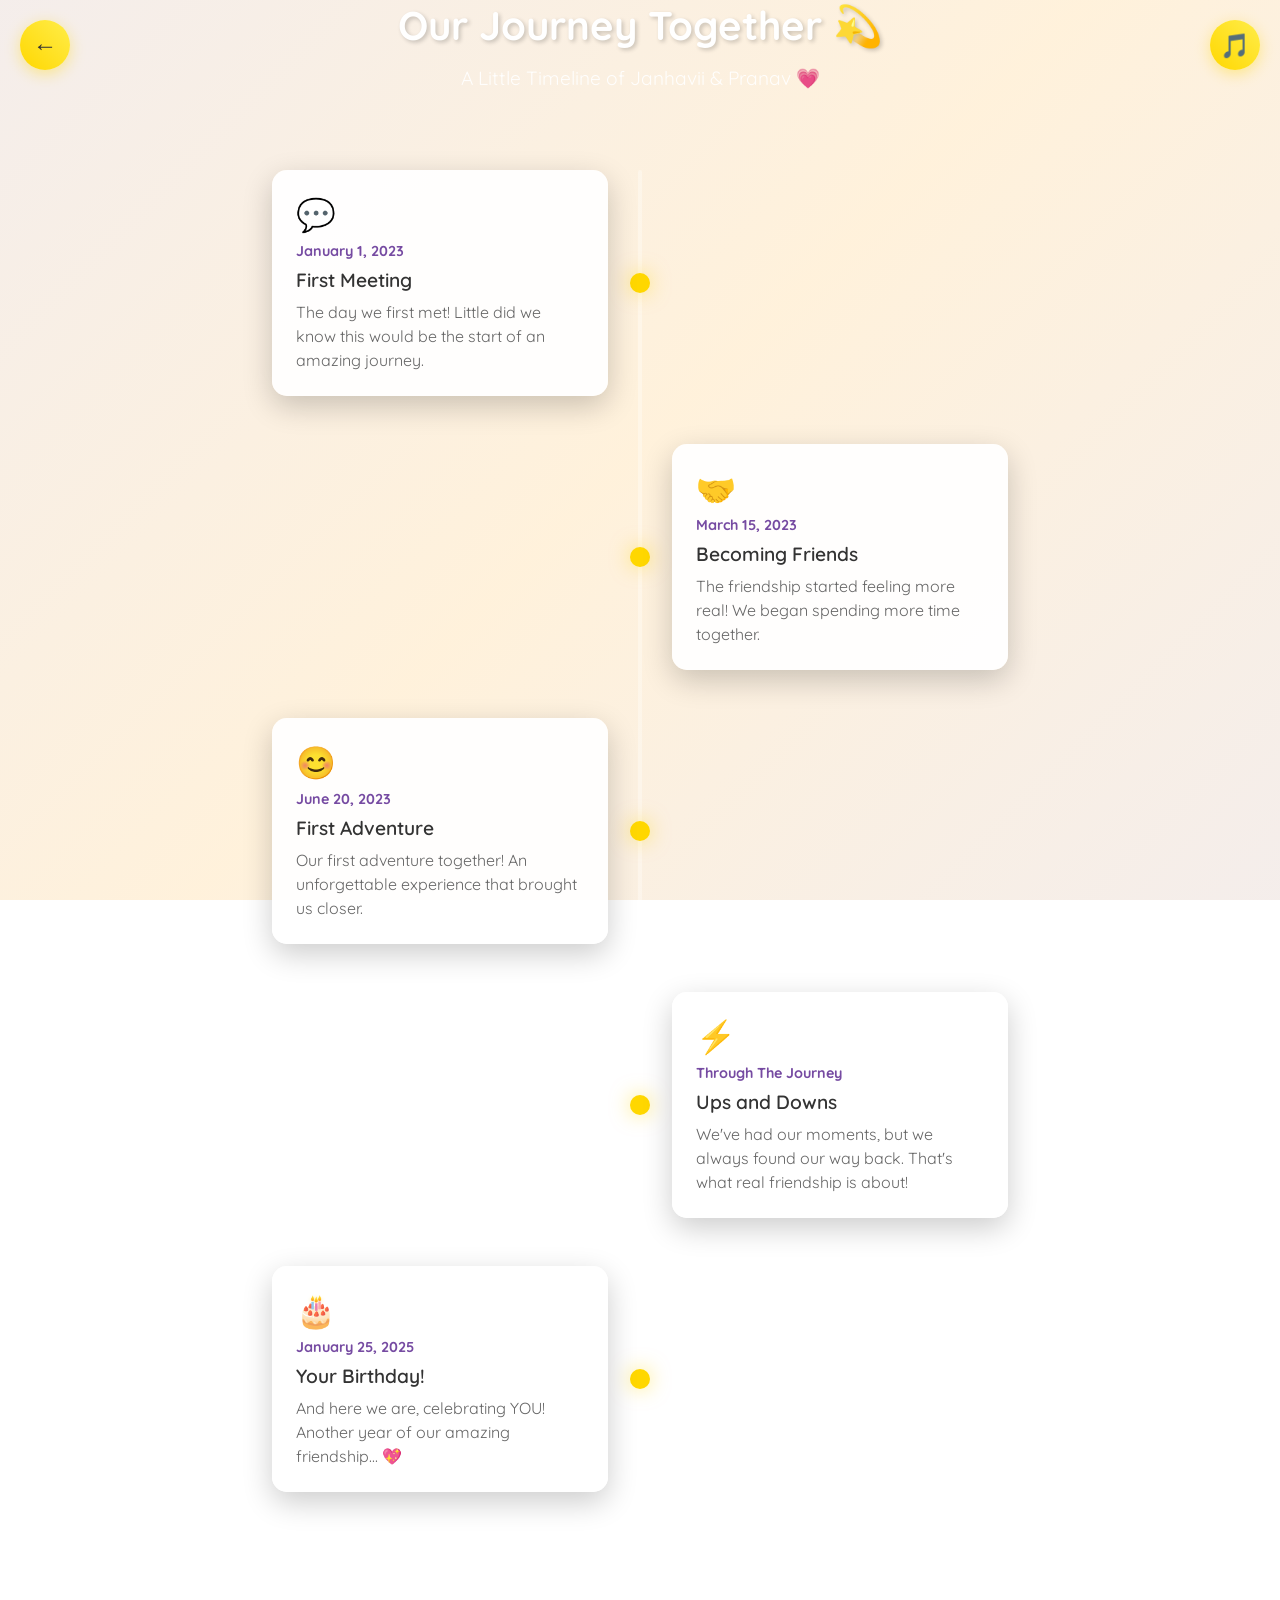
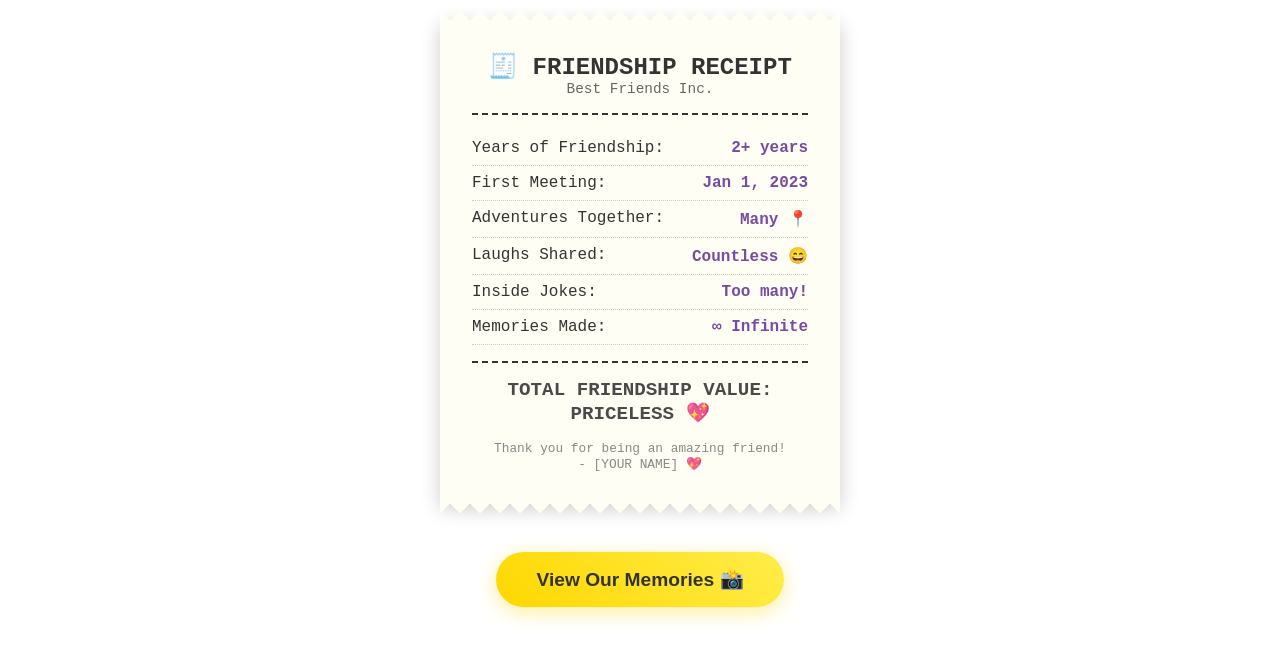
==== timeline.html @ 77d3d831 "Update timeline.html" ====
<!DOCTYPE html>
<html lang="en">
<head>
    <meta charset="UTF-8">
    <meta name="viewport" content="width=device-width, initial-scale=1.0">
    <!-- CUSTOMIZE: Change the title -->
    <title>Janhavii & Pranav 💗</title>
    <!-- CUSTOMIZE: Change favicon -->
    <link rel="icon" type="image/png" href="favicon.png">
    <script src="https://cdnjs.cloudflare.com/ajax/libs/gsap/3.12.2/gsap.min.js"></script>
    <link href="https://fonts.googleapis.com/css2?family=Quicksand:wght@400;500;600;700&display=swap" rel="stylesheet">
    <style>
        * {
            margin: 0;
            padding: 0;
            box-sizing: border-box;
        }

        body {
            min-height: 100vh;
            background: linear-gradient(135deg,
                    rgba(255, 209, 220, 0.85) 0%,
                    rgba(230, 230, 250, 0.85) 25%,
                    rgba(255, 239, 213, 0.85) 50%,
                    rgba(230, 230, 250, 0.85) 75%,
                    rgba(255, 209, 220, 0.85) 100%),
                    url('background-movable.gif');
            background-size: 400% 400%, cover;
            background-position: center, center;
            background-attachment: fixed;
            animation: gradientFlow 15s ease infinite;
            font-family: 'Quicksand', sans-serif;
            overflow-x: hidden;
            color: #4a4a4a;
        }

        .page-title {
            text-align: center;
            color: white;
            font-size: 2.5rem;
            margin-bottom: 1rem;
            text-shadow: 2px 2px 4px rgba(0,0,0,0.2);
        }

        .page-subtitle {
            text-align: center;
            color: rgba(255,255,255,0.9);
            font-size: 1.2rem;
            margin-bottom: 3rem;
        }

        .timeline {
            max-width: 800px;
            margin: 0 auto;
            position: relative;
            padding: 2rem 0;
        }

        .timeline::before {
            content: '';
            position: absolute;
            left: 50%;
            transform: translateX(-50%);
            width: 4px;
            height: 100%;
            background: rgba(255,255,255,0.3);
            border-radius: 2px;
        }

        .timeline-item {
            display: flex;
            justify-content: flex-end;
            padding-right: 50%;
            position: relative;
            margin-bottom: 3rem;
            opacity: 0;
            transform: translateX(-50px);
        }

        .timeline-item:nth-child(even) {
            justify-content: flex-start;
            padding-right: 0;
            padding-left: 50%;
            transform: translateX(50px);
        }

        .timeline-item.visible {
            opacity: 1;
            transform: translateX(0);
            transition: all 0.6s ease;
        }

        .timeline-content {
            background: rgba(255,255,255,0.95);
            padding: 1.5rem;
            border-radius: 15px;
            max-width: 350px;
            margin: 0 2rem;
            box-shadow: 0 10px 30px rgba(0,0,0,0.2);
            position: relative;
        }

        .timeline-dot {
            position: absolute;
            width: 20px;
            height: 20px;
            background: #ffd700;
            border-radius: 50%;
            top: 50%;
            transform: translateY(-50%);
            box-shadow: 0 0 20px rgba(255,215,0,0.5);
        }

        .timeline-item:nth-child(odd) .timeline-dot {
            right: calc(50% - 10px);
        }

        .timeline-item:nth-child(even) .timeline-dot {
            left: calc(50% - 10px);
        }

        .timeline-date {
            font-size: 0.9rem;
            /* CUSTOMIZE: Change date color */
            color: #764ba2;
            font-weight: 700;
            margin-bottom: 0.5rem;
        }

        .timeline-title {
            font-size: 1.2rem;
            color: #333;
            font-weight: 600;
            margin-bottom: 0.5rem;
        }

        .timeline-desc {
            font-size: 1rem;
            color: #666;
            line-height: 1.5;
        }

        .timeline-emoji {
            font-size: 2rem;
            margin-bottom: 0.5rem;
        }

        /* Friendship Receipt */
        .receipt-container {
            max-width: 400px;
            margin: 3rem auto;
            background: #fffef5;
            padding: 2rem;
            border-radius: 5px;
            box-shadow: 0 5px 20px rgba(0,0,0,0.2);
            font-family: 'Courier New', monospace;
            position: relative;
        }

        .receipt-container::before,
        .receipt-container::after {
            content: '';
            position: absolute;
            left: 0;
            right: 0;
            height: 20px;
            background: linear-gradient(45deg, transparent 33.33%, #fffef5 33.33%, #fffef5 66.66%, transparent 66.66%),
                        linear-gradient(-45deg, transparent 33.33%, #fffef5 33.33%, #fffef5 66.66%, transparent 66.66%);
            background-size: 20px 40px;
        }

        .receipt-container::before {
            top: -10px;
        }

        .receipt-container::after {
            bottom: -10px;
            transform: rotate(180deg);
        }

        .receipt-header {
            text-align: center;
            border-bottom: 2px dashed #333;
            padding-bottom: 1rem;
            margin-bottom: 1rem;
        }

        .receipt-title {
            font-size: 1.5rem;
            font-weight: bold;
            color: #333;
        }

        .receipt-subtitle {
            font-size: 0.9rem;
            color: #666;
        }

        .receipt-row {
            display: flex;
            justify-content: space-between;
            padding: 0.5rem 0;
            border-bottom: 1px dotted #ccc;
        }

        .receipt-label {
            color: #333;
        }

        .receipt-value {
            /* CUSTOMIZE: Change value color */
            color: #764ba2;
            font-weight: bold;
        }

        .receipt-total {
            margin-top: 1rem;
            padding-top: 1rem;
            border-top: 2px dashed #333;
            text-align: center;
            font-size: 1.2rem;
        }

        .receipt-footer {
            text-align: center;
            margin-top: 1rem;
            font-size: 0.8rem;
            color: #888;
        }

        .next-btn {
            display: block;
            margin: 3rem auto;
            padding: 1rem 2.5rem;
            font-size: 1.2rem;
            background: linear-gradient(45deg, #ffd700, #ffed4a);
            border: none;
            border-radius: 50px;
            color: #333;
            font-weight: bold;
            cursor: pointer;
            box-shadow: 0 5px 20px rgba(255,215,0,0.4);
            transition: transform 0.3s, box-shadow 0.3s;
        }

        .next-btn:hover {
            transform: translateY(-3px);
            box-shadow: 0 8px 25px rgba(255,215,0,0.6);
        }

        /* Music Toggle */
        .music-toggle {
            position: fixed;
            top: 20px;
            right: 20px;
            width: 50px;
            height: 50px;
            background: linear-gradient(45deg, #ffd700, #ffed4a);
            border-radius: 50%;
            display: flex;
            align-items: center;
            justify-content: center;
            cursor: pointer;
            z-index: 1000;
            box-shadow: 0 4px 15px rgba(255, 215, 0, 0.4);
            transition: transform 0.3s;
        }

        .music-toggle:hover {
            transform: scale(1.1);
        }

        .music-toggle.playing {
            animation: pulse 1s ease-in-out infinite;
        }

        .music-icon {
            font-size: 1.5rem;
        }

        @keyframes pulse {
            0%, 100% { transform: scale(1); }
            50% { transform: scale(1.1); }
        }

        /* Back Button */
        .back-btn {
            position: fixed;
            top: 20px;
            left: 20px;
            width: 50px;
            height: 50px;
            background: linear-gradient(45deg, #ffd700, #ffed4a);
            border-radius: 50%;
            display: flex;
            align-items: center;
            justify-content: center;
            cursor: pointer;
            z-index: 1000;
            box-shadow: 0 4px 15px rgba(255, 215, 0, 0.4);
            transition: transform 0.3s, box-shadow 0.3s;
            text-decoration: none;
            color: #333;
            font-size: 1.5rem;
            font-weight: bold;
        }

        .back-btn:hover {
            transform: scale(1.1);
            box-shadow: 0 6px 20px rgba(255, 215, 0, 0.6);
        }

        @media (max-width: 768px) {
            .timeline::before {
                left: 20px;
            }

            .timeline-item,
            .timeline-item:nth-child(even) {
                padding-left: 50px;
                padding-right: 0;
                justify-content: flex-start;
            }

            .timeline-item:nth-child(odd) .timeline-dot,
            .timeline-item:nth-child(even) .timeline-dot {
                left: 10px;
                right: auto;
            }

            .page-title {
                font-size: 1.8rem;
            }
        }
    </style>
</head>
<body>
    <audio id="bgMusic" loop>
        <source src="hbd.mp3" type="audio/mpeg">
    </audio>
    <div class="music-toggle" id="musicToggle" title="Toggle Music">
        <span class="music-icon">🎵</span>
    </div>
    <a href="wishes.html" class="back-btn" title="Go Back">←</a>

    <!-- CUSTOMIZE: Change the title and subtitle -->
    <h1 class="page-title">Our Journey Together 💫</h1>
    <p class="page-subtitle">A Little Timeline of Janhavii & Pranav 💗</p>
    <div class="timeline">
        <!-- CUSTOMIZE: Add your timeline events here -->
        <!-- Copy and paste timeline-item blocks for more events -->

        <div class="timeline-item">
            <div class="timeline-dot"></div>
            <div class="timeline-content">
                <div class="timeline-emoji">💬</div>
                <!-- CUSTOMIZE: Change date -->
                <div class="timeline-date">January 1, 2023</div>
                <!-- CUSTOMIZE: Change title -->
                <div class="timeline-title">First Meeting</div>
                <!-- CUSTOMIZE: Change description -->
                <div class="timeline-desc">The day we first met! Little did we know this would be the start of an amazing journey.</div>
            </div>
        </div>

        <div class="timeline-item">
            <div class="timeline-dot"></div>
            <div class="timeline-content">
                <div class="timeline-emoji">🤝</div>
                <div class="timeline-date">March 15, 2023</div>
                <div class="timeline-title">Becoming Friends</div>
                <div class="timeline-desc">The friendship started feeling more real! We began spending more time together.</div>
            </div>
        </div>

        <div class="timeline-item">
            <div class="timeline-dot"></div>
            <div class="timeline-content">
                <div class="timeline-emoji">😊</div>
                <div class="timeline-date">June 20, 2023</div>
                <div class="timeline-title">First Adventure</div>
                <div class="timeline-desc">Our first adventure together! An unforgettable experience that brought us closer.</div>
            </div>
        </div>

        <div class="timeline-item">
            <div class="timeline-dot"></div>
            <div class="timeline-content">
                <div class="timeline-emoji">⚡</div>
                <div class="timeline-date">Through The Journey</div>
                <div class="timeline-title">Ups and Downs</div>
                <div class="timeline-desc">We've had our moments, but we always found our way back. That's what real friendship is about!</div>
            </div>
        </div>

        <div class="timeline-item">
            <div class="timeline-dot"></div>
            <div class="timeline-content">
                <div class="timeline-emoji">🎂</div>
                <!-- CUSTOMIZE: Change to their birthday date -->
                <div class="timeline-date">January 25, 2025</div>
                <div class="timeline-title">Your Birthday!</div>
                <!-- CUSTOMIZE: Update the message -->
                <div class="timeline-desc">And here we are, celebrating YOU! Another year of our amazing friendship... 💖</div>
            </div>
        </div>
    </div>

    <!-- Friendship Receipt - CUSTOMIZE all values -->
    <div class="receipt-container">
        <div class="receipt-header">
            <div class="receipt-title">🧾 FRIENDSHIP RECEIPT</div>
            <!-- CUSTOMIZE: Change subtitle -->
            <div class="receipt-subtitle">Best Friends Inc.</div>
        </div>
        <div class="receipt-row">
            <span class="receipt-label">Years of Friendship:</span>
            <!-- CUSTOMIZE: Update value -->
            <span class="receipt-value">2+ years</span>
        </div>
        <div class="receipt-row">
            <span class="receipt-label">First Meeting:</span>
            <!-- CUSTOMIZE: Update date -->
            <span class="receipt-value">Jan 1, 2023</span>
        </div>
        <div class="receipt-row">
            <span class="receipt-label">Adventures Together:</span>
            <span class="receipt-value">Many 📍</span>
        </div>
        <div class="receipt-row">
            <span class="receipt-label">Laughs Shared:</span>
            <span class="receipt-value">Countless 😄</span>
        </div>
        <div class="receipt-row">
            <span class="receipt-label">Inside Jokes:</span>
            <span class="receipt-value">Too many!</span>
        </div>
        <div class="receipt-row">
            <span class="receipt-label">Memories Made:</span>
            <span class="receipt-value">∞ Infinite</span>
        </div>
        <div class="receipt-total">
            <strong>TOTAL FRIENDSHIP VALUE: PRICELESS 💖</strong>
        </div>
        <div class="receipt-footer">
            Thank you for being an amazing friend!<br>
            <!-- CUSTOMIZE: Change your name -->
            - [YOUR NAME] 💖
        </div>
    </div>

    <button class="next-btn" onclick="goToMemories()">View Our Memories 📸</button>

    <script>
        // Music Control
        const bgMusic = document.getElementById('bgMusic');
        const musicToggle = document.getElementById('musicToggle');
        const musicIcon = musicToggle.querySelector('.music-icon');

        function toggleMusic() {
            if (bgMusic.paused) {
                bgMusic.play();
                musicToggle.classList.add('playing');
                musicIcon.textContent = '🎵';
                localStorage.setItem('musicPlaying', 'true');
            } else {
                bgMusic.pause();
                musicToggle.classList.remove('playing');
                musicIcon.textContent = '🔇';
                localStorage.setItem('musicPlaying', 'false');
            }
        }

        musicToggle.addEventListener('click', toggleMusic);

        if (localStorage.getItem('musicPlaying') === 'true') {
            bgMusic.play().then(() => {
                musicToggle.classList.add('playing');
                musicIcon.textContent = '🎵';
            }).catch(() => {
                musicIcon.textContent = '🔇';
            });
        }

        // Timeline animation on scroll
        const timelineItems = document.querySelectorAll('.timeline-item');

        const observer = new IntersectionObserver((entries) => {
            entries.forEach(entry => {
                if (entry.isIntersecting) {
                    entry.target.classList.add('visible');
                }
            });
        }, { threshold: 0.3 });

        timelineItems.forEach(item => observer.observe(item));

        // Initial animation for visible items
        setTimeout(() => {
            timelineItems.forEach((item, index) => {
                setTimeout(() => {
                    item.classList.add('visible');
                }, index * 200);
            });
        }, 500);

        // Navigation
        function goToMemories() {
            gsap.to('body', {
                opacity: 0,
                duration: 0.8,
                onComplete: () => {
                    window.location.href = 'memories.html';
                }
            });
        }
    </script>
</body>
</html>
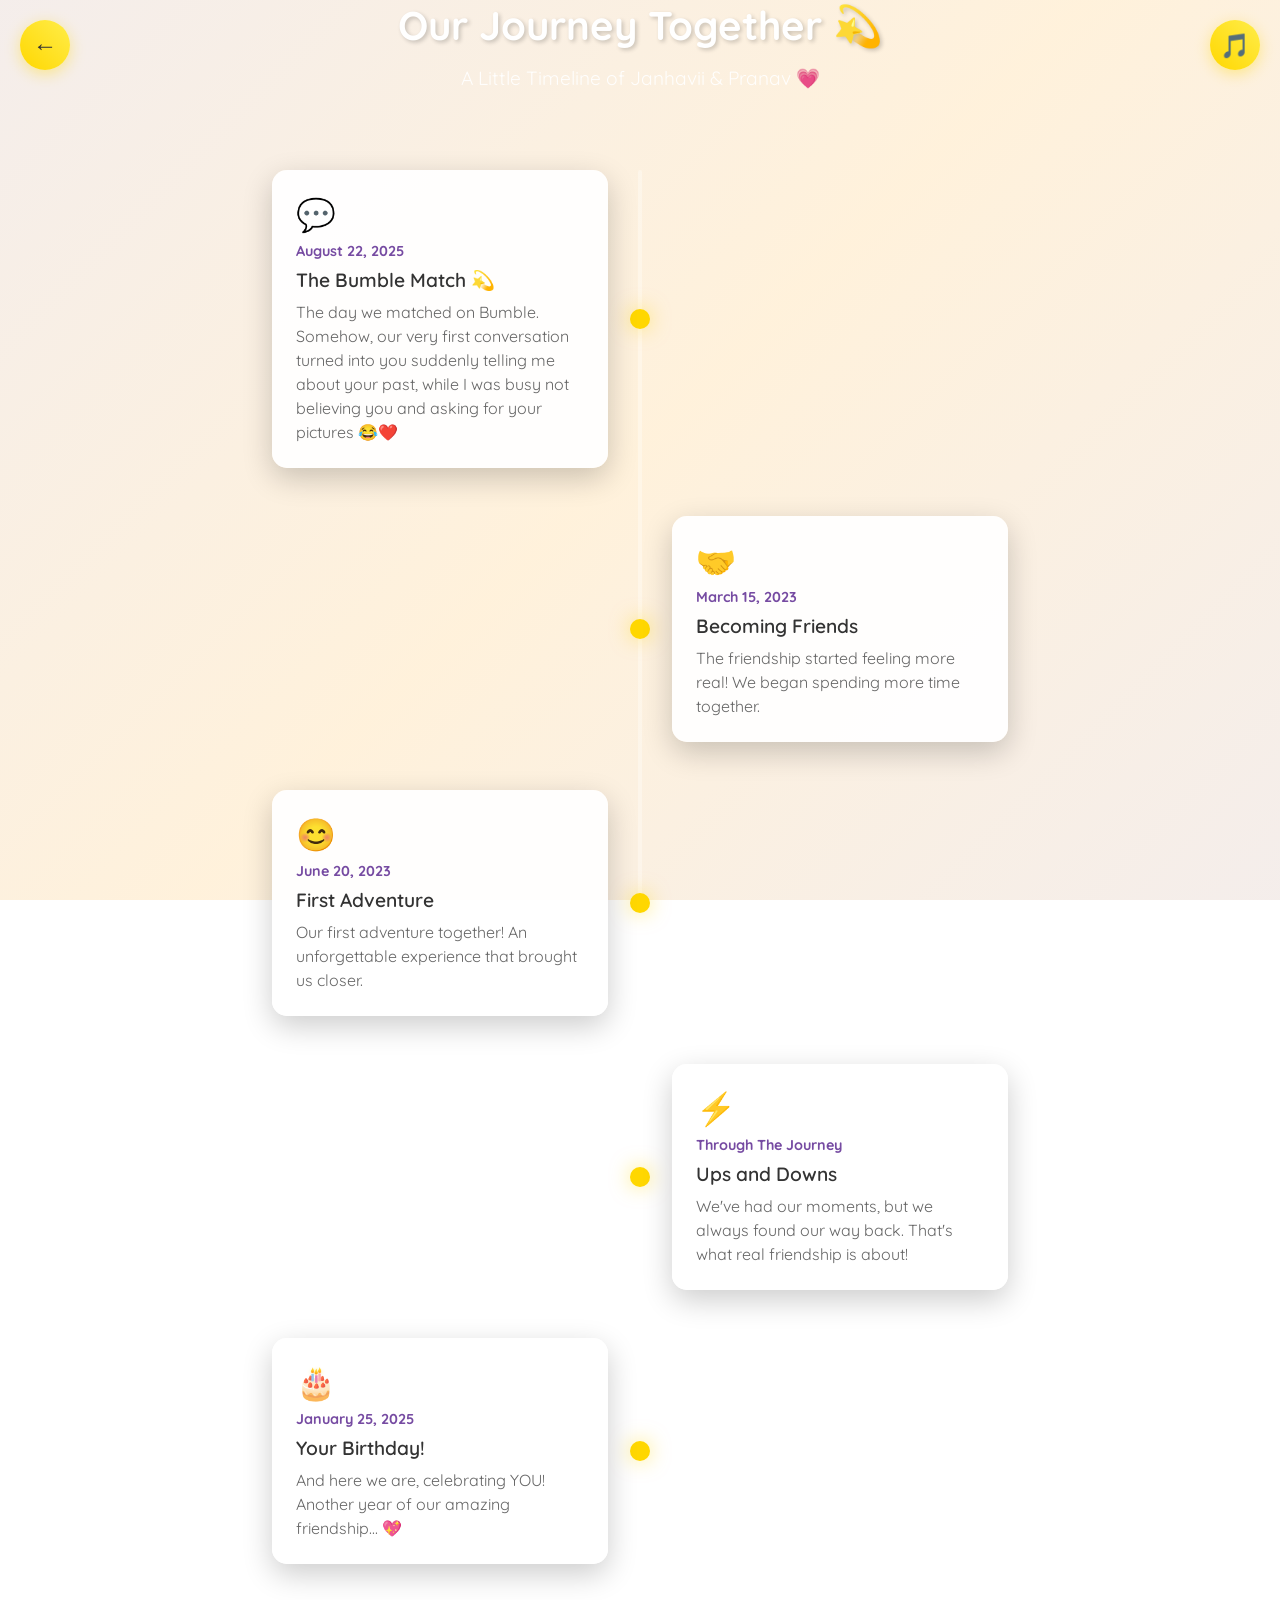
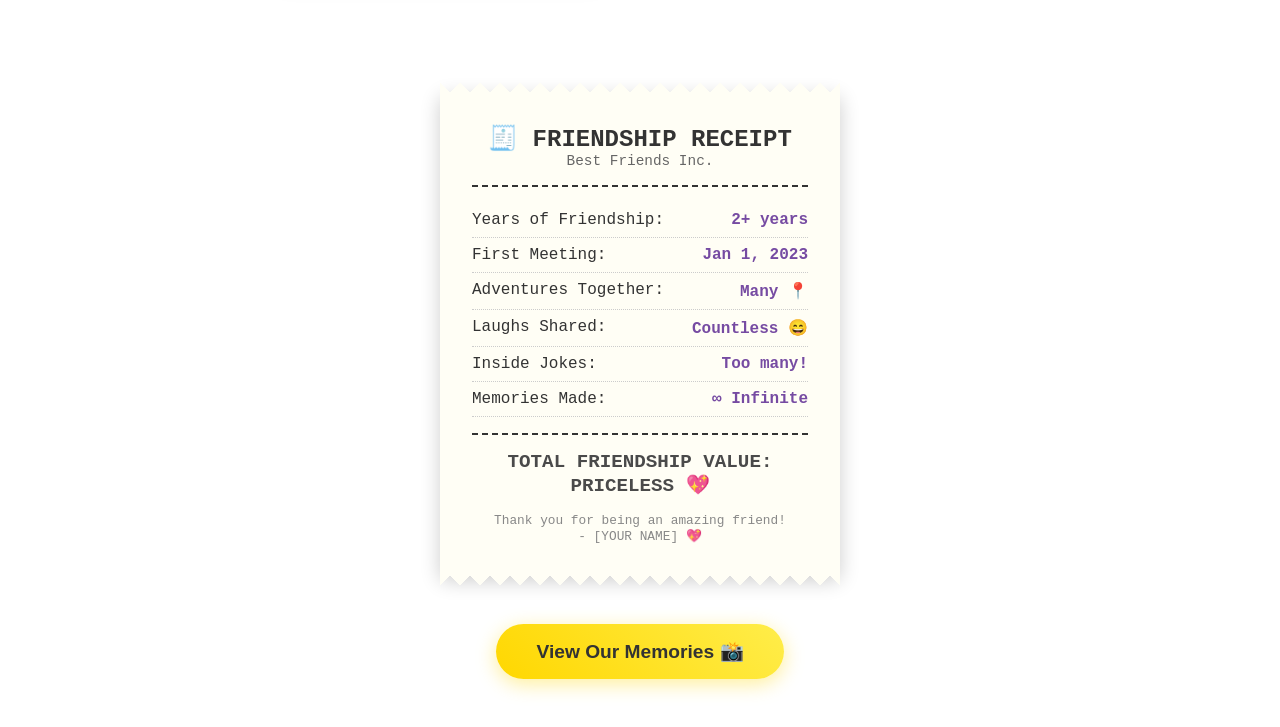
==== commit 21caf013: "Update timeline.html" ====
--- a/timeline.html
+++ b/timeline.html
@@ -355,11 +355,11 @@
             <div class="timeline-content">
                 <div class="timeline-emoji">💬</div>
                 <!-- CUSTOMIZE: Change date -->
-                <div class="timeline-date">January 1, 2023</div>
+                <div class="timeline-date">August 22, 2025</div>
                 <!-- CUSTOMIZE: Change title -->
-                <div class="timeline-title">First Meeting</div>
+           <div class="timeline-title">The Bumble Match 💫</div>
                 <!-- CUSTOMIZE: Change description -->
-                <div class="timeline-desc">The day we first met! Little did we know this would be the start of an amazing journey.</div>
+           <div class="timeline-desc">The day we matched on Bumble. Somehow, our very first conversation turned into you suddenly telling me about your past, while I was busy not believing you and asking for your pictures 😂❤️</div>
             </div>
         </div>
 
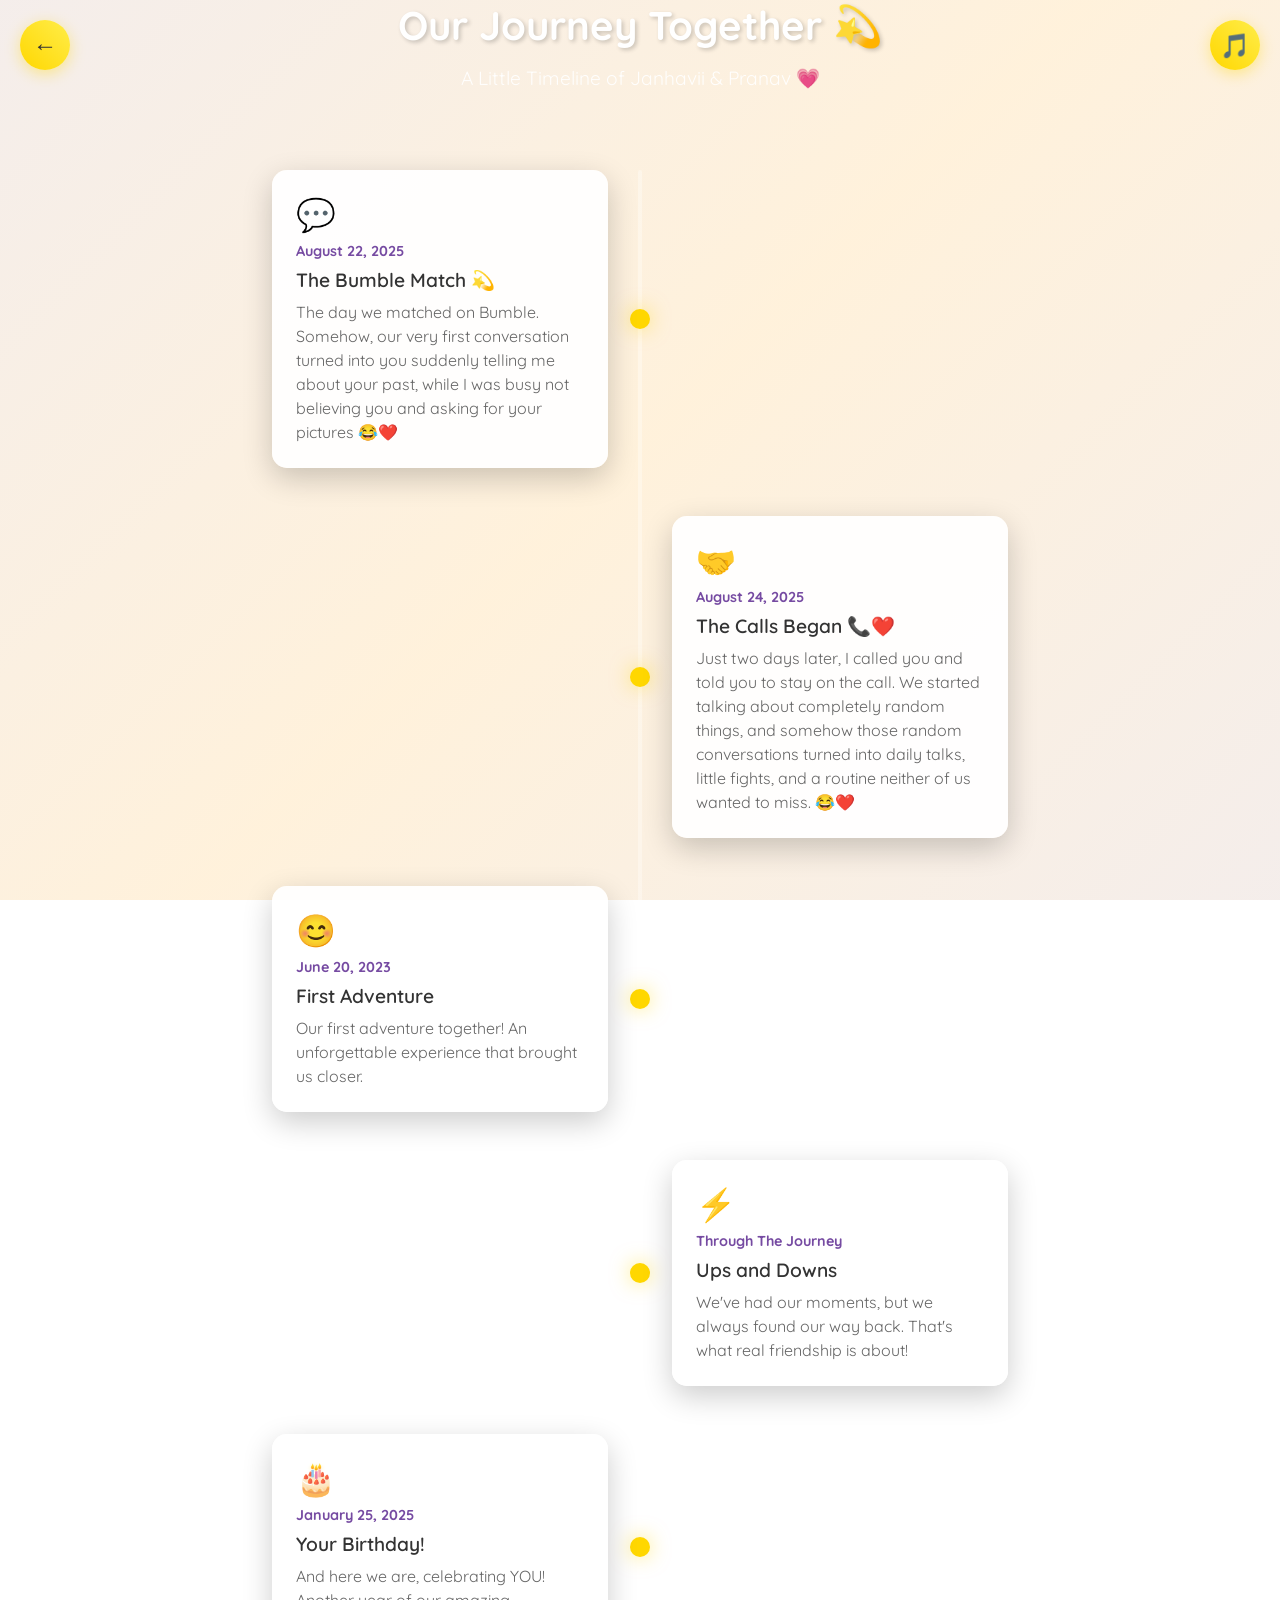
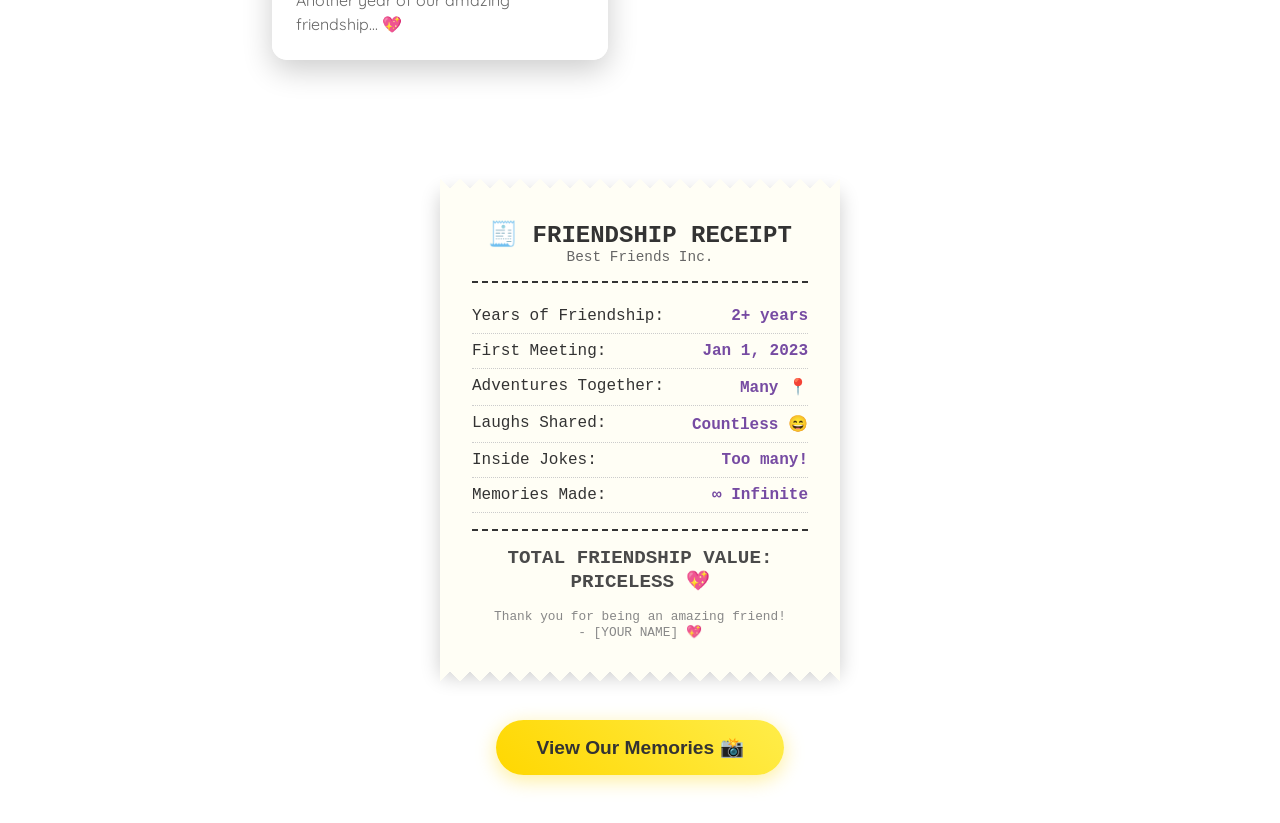
==== commit 28823e7e: "Update timeline.html" ====
--- a/timeline.html
+++ b/timeline.html
@@ -367,9 +367,9 @@
             <div class="timeline-dot"></div>
             <div class="timeline-content">
                 <div class="timeline-emoji">🤝</div>
-                <div class="timeline-date">March 15, 2023</div>
-                <div class="timeline-title">Becoming Friends</div>
-                <div class="timeline-desc">The friendship started feeling more real! We began spending more time together.</div>
+                <div class="timeline-date">August 24, 2025</div>
+               <div class="timeline-title">The Calls Began 📞❤️</div>
+               <div class="timeline-desc">Just two days later, I called you and told you to stay on the call. We started talking about completely random things, and somehow those random conversations turned into daily talks, little fights, and a routine neither of us wanted to miss. 😂❤️</div>
             </div>
         </div>
 
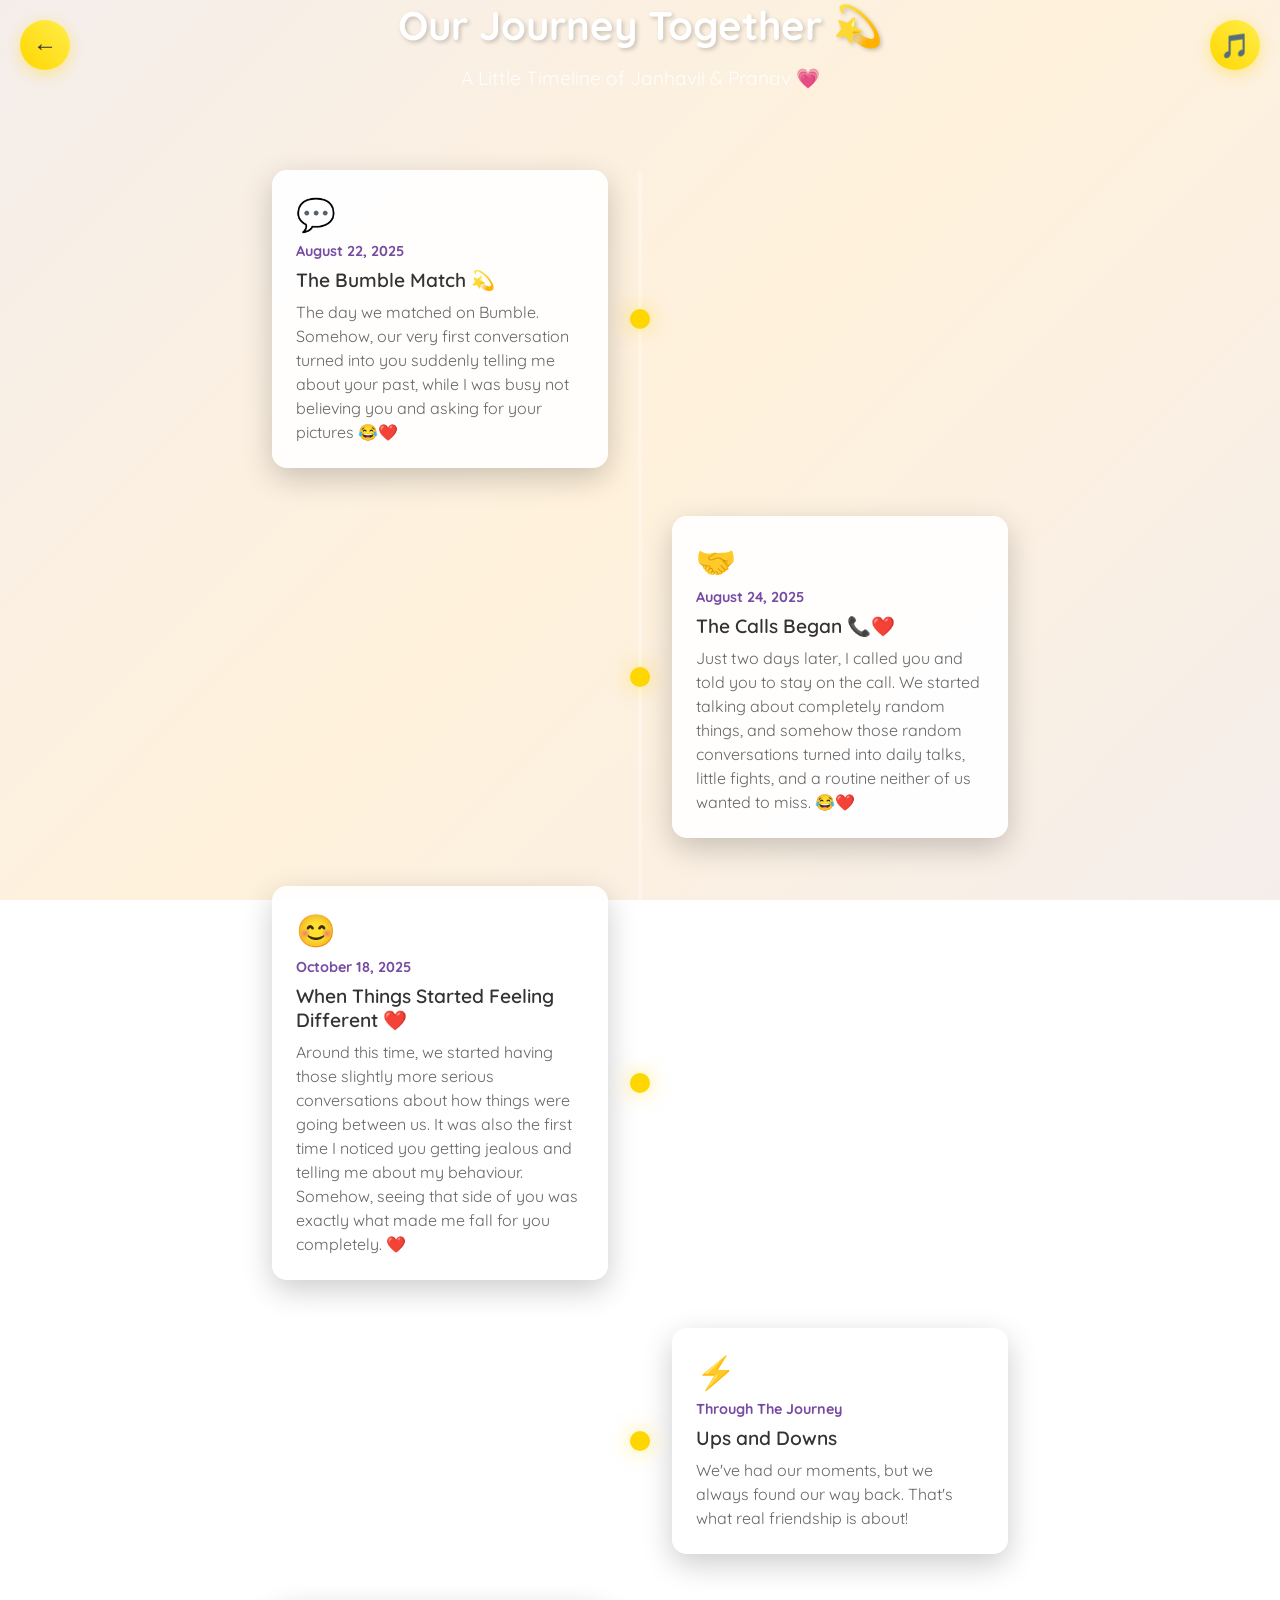
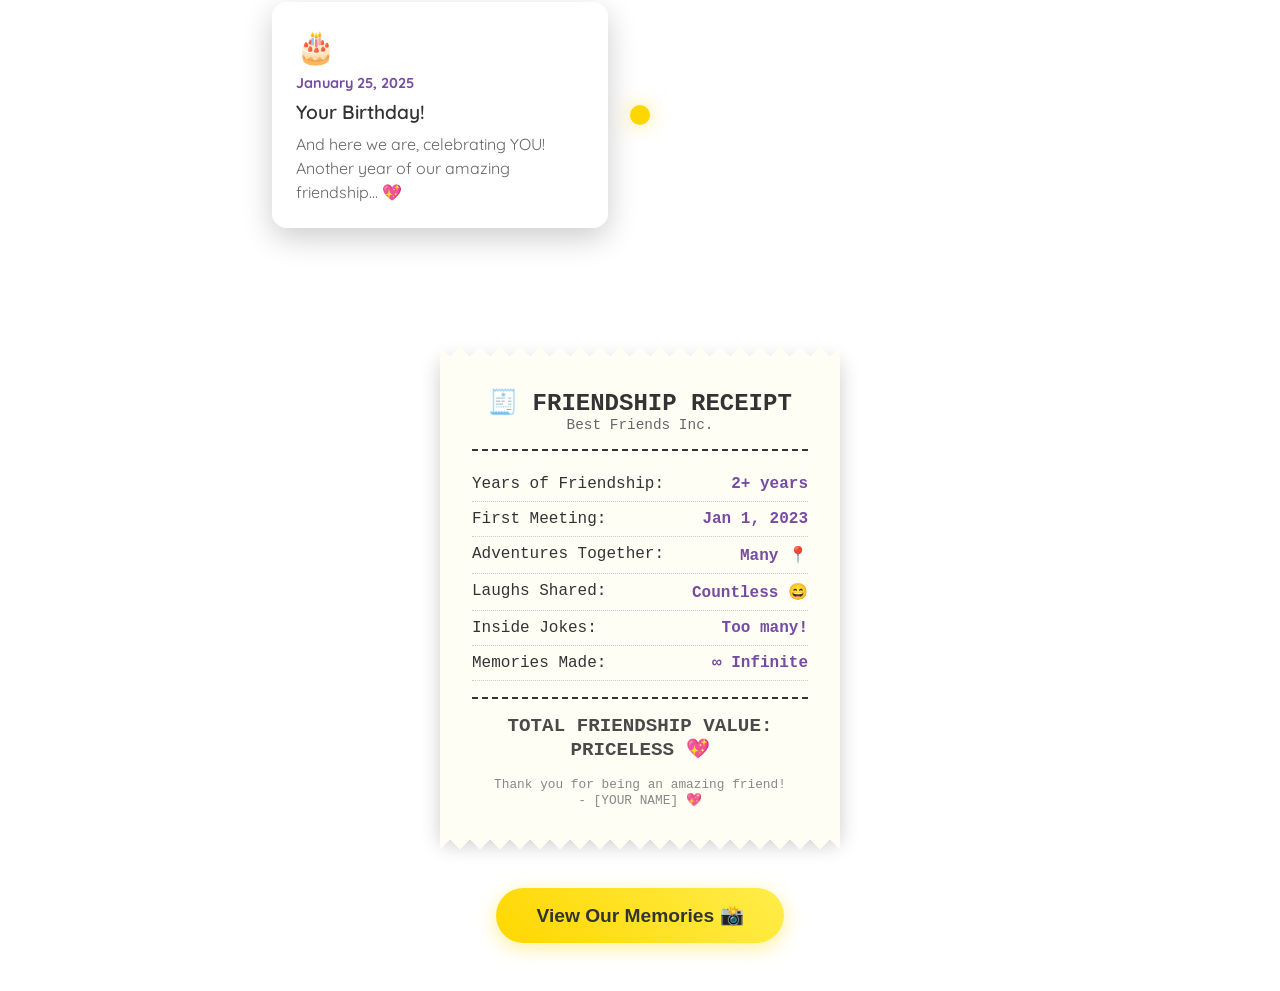
==== commit 4c4a6c2c: "Update timeline.html" ====
--- a/timeline.html
+++ b/timeline.html
@@ -377,9 +377,9 @@
             <div class="timeline-dot"></div>
             <div class="timeline-content">
                 <div class="timeline-emoji">😊</div>
-                <div class="timeline-date">June 20, 2023</div>
-                <div class="timeline-title">First Adventure</div>
-                <div class="timeline-desc">Our first adventure together! An unforgettable experience that brought us closer.</div>
+                <div class="timeline-date">October 18, 2025</div>
+               <div class="timeline-title">When Things Started Feeling Different ❤️</div>
+                <div class="timeline-desc">Around this time, we started having those slightly more serious conversations about how things were going between us. It was also the first time I noticed you getting jealous and telling me about my behaviour. Somehow, seeing that side of you was exactly what made me fall for you completely. ❤️</div>
             </div>
         </div>
 
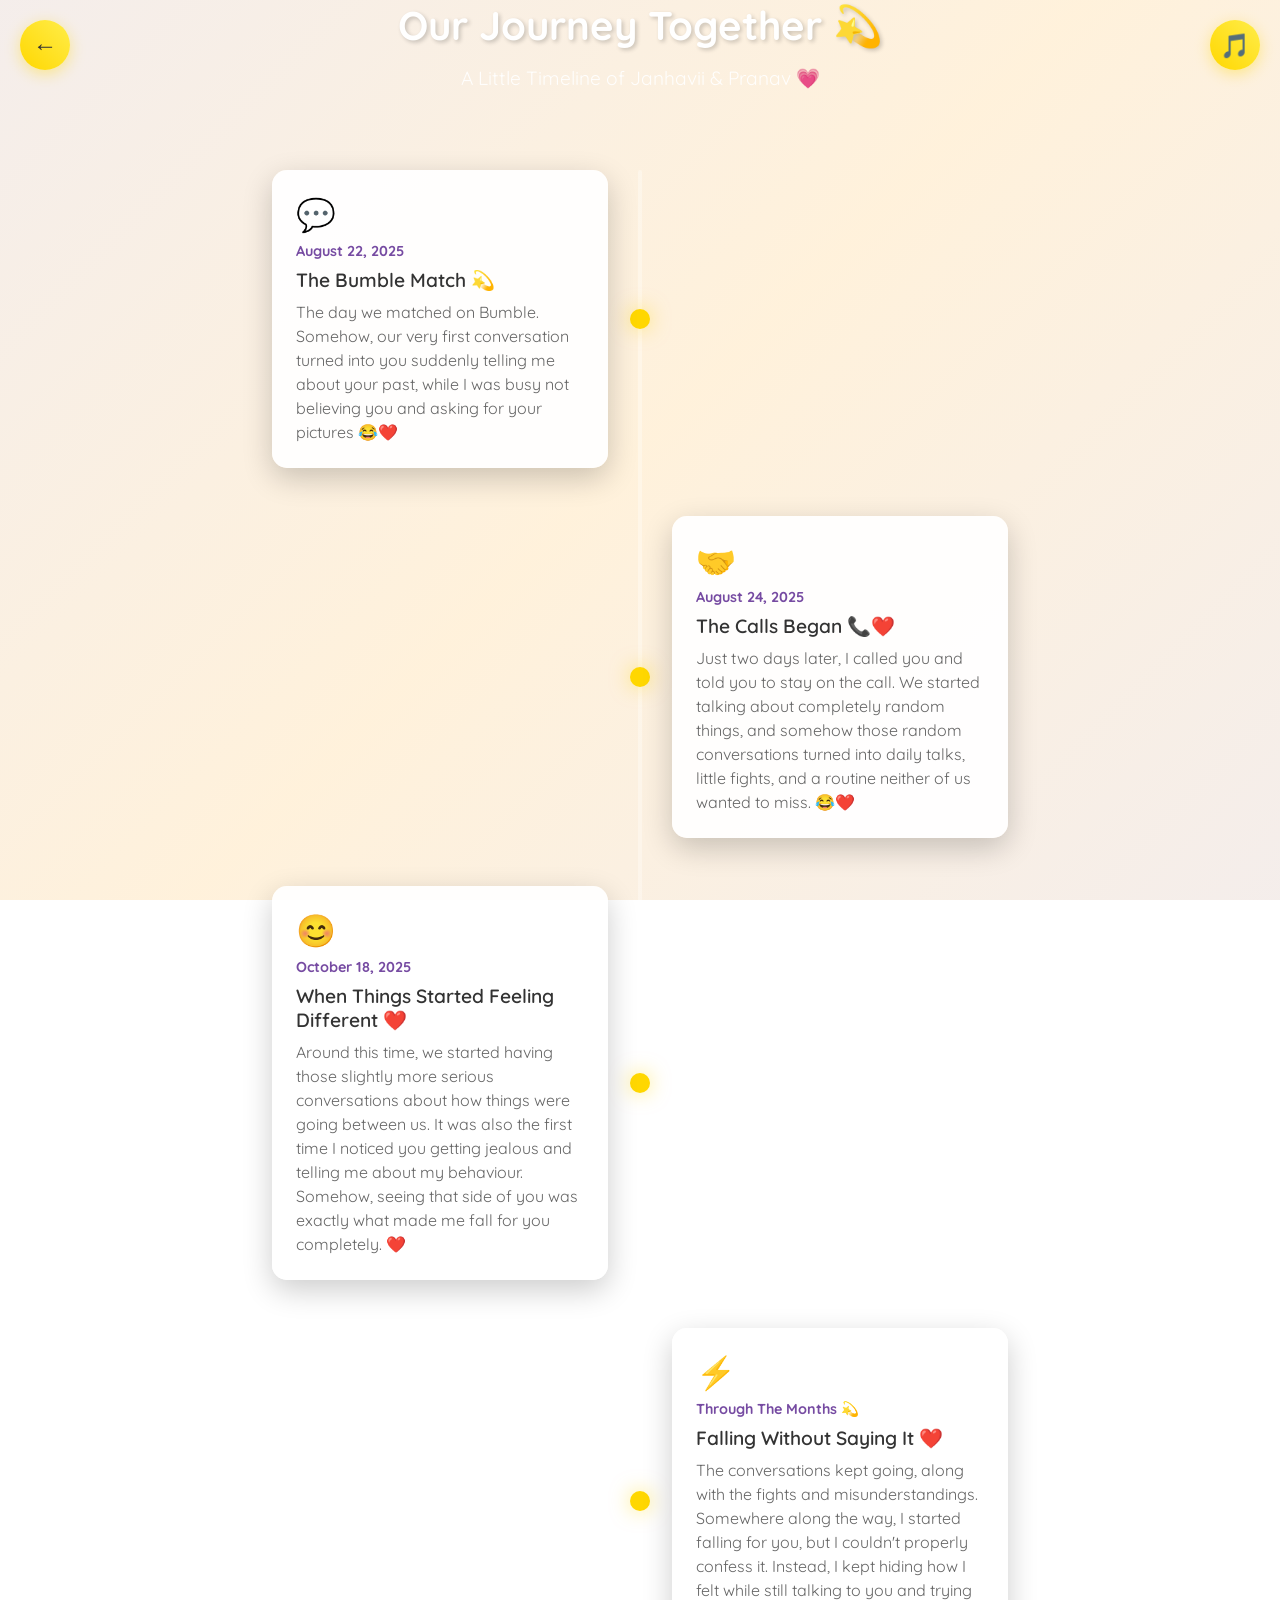
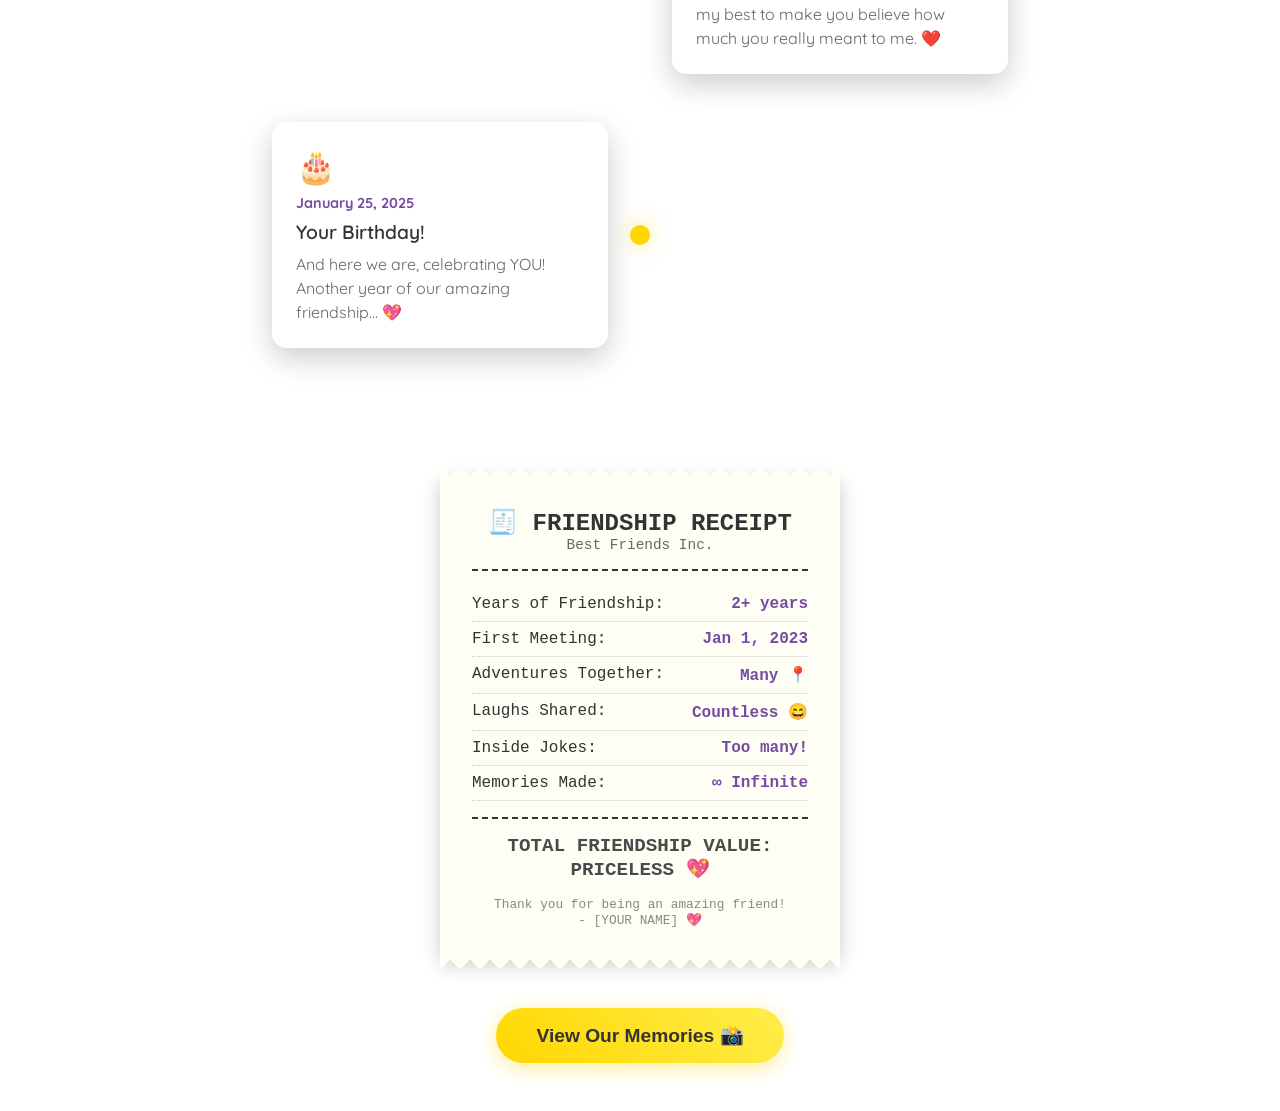
==== commit 7f1de2af: "Update timeline.html" ====
--- a/timeline.html
+++ b/timeline.html
@@ -387,9 +387,9 @@
             <div class="timeline-dot"></div>
             <div class="timeline-content">
                 <div class="timeline-emoji">⚡</div>
-                <div class="timeline-date">Through The Journey</div>
-                <div class="timeline-title">Ups and Downs</div>
-                <div class="timeline-desc">We've had our moments, but we always found our way back. That's what real friendship is about!</div>
+               <div class="timeline-date">Through The Months 💫</div>
+                <div class="timeline-title">Falling Without Saying It ❤️</div>
+              <div class="timeline-desc">The conversations kept going, along with the fights and misunderstandings. Somewhere along the way, I started falling for you, but I couldn't properly confess it. Instead, I kept hiding how I felt while still talking to you and trying my best to make you believe how much you really meant to me. ❤️</div>
             </div>
         </div>
 
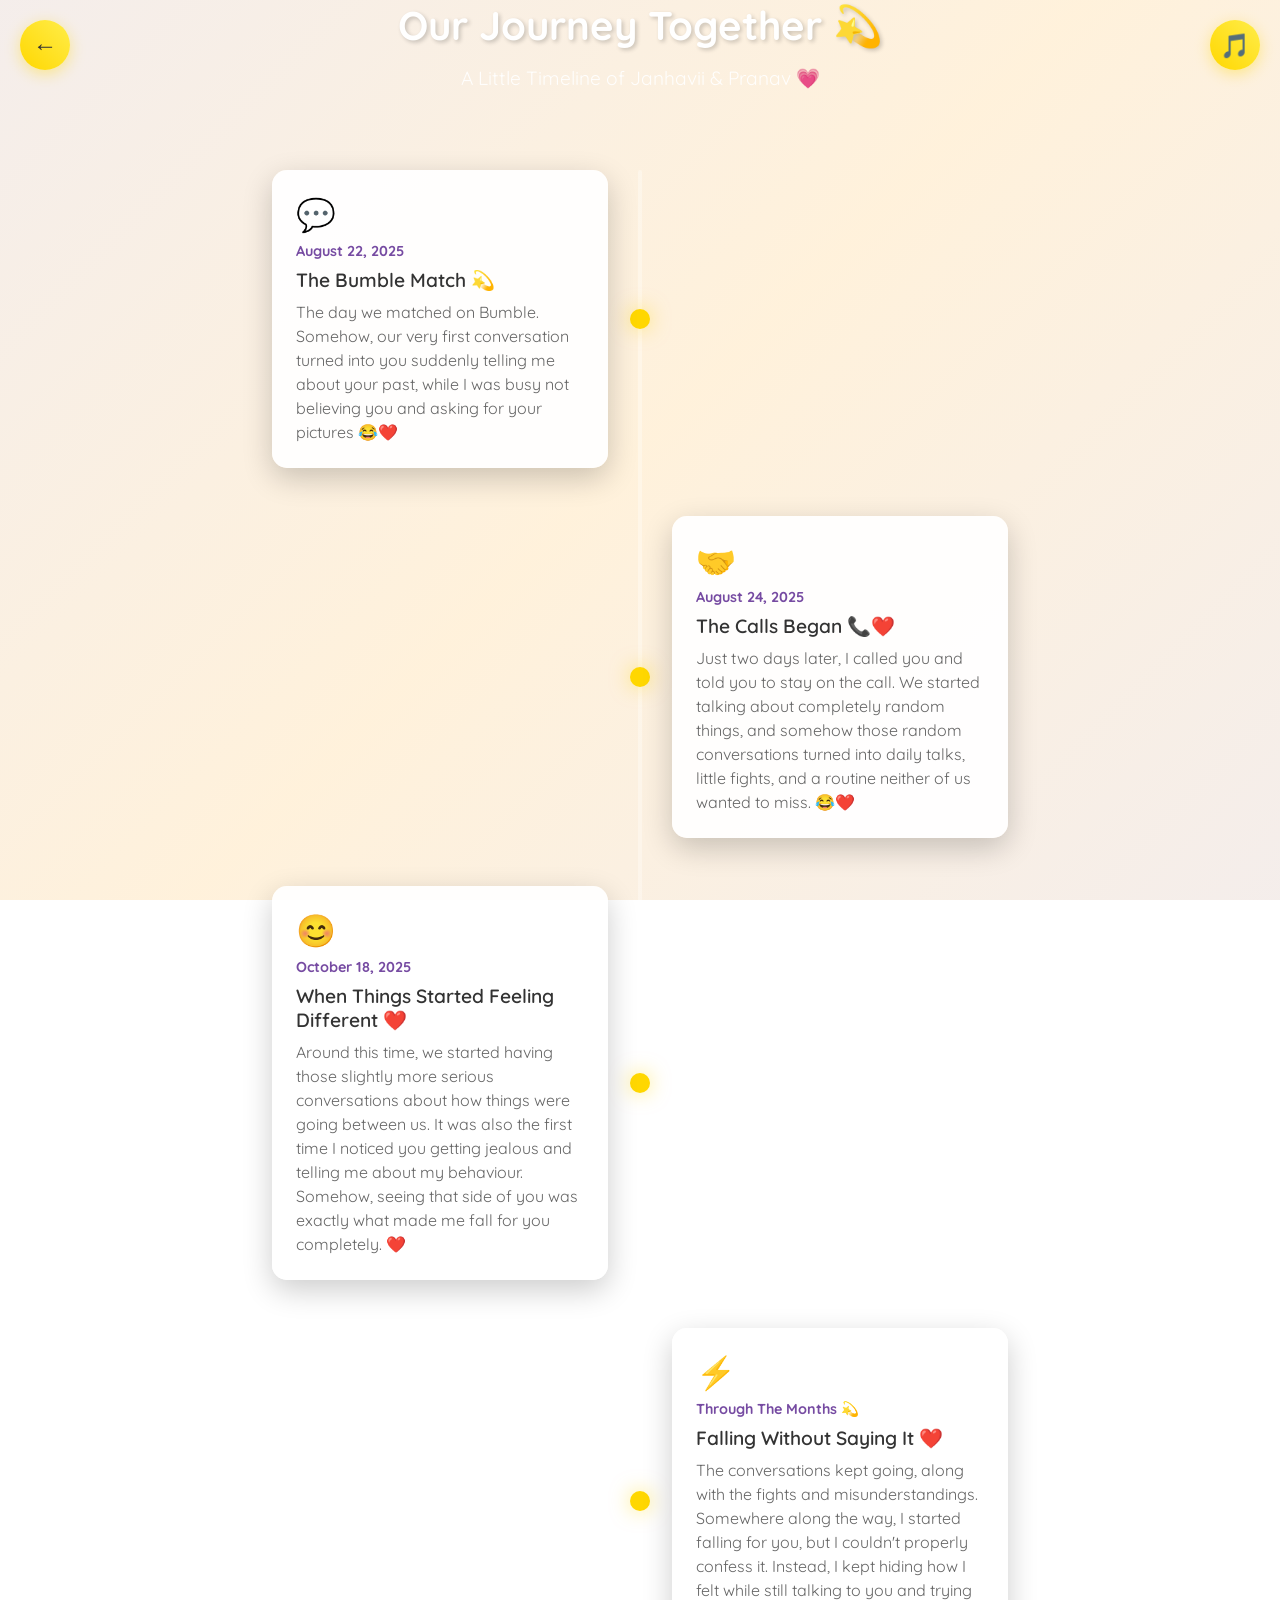
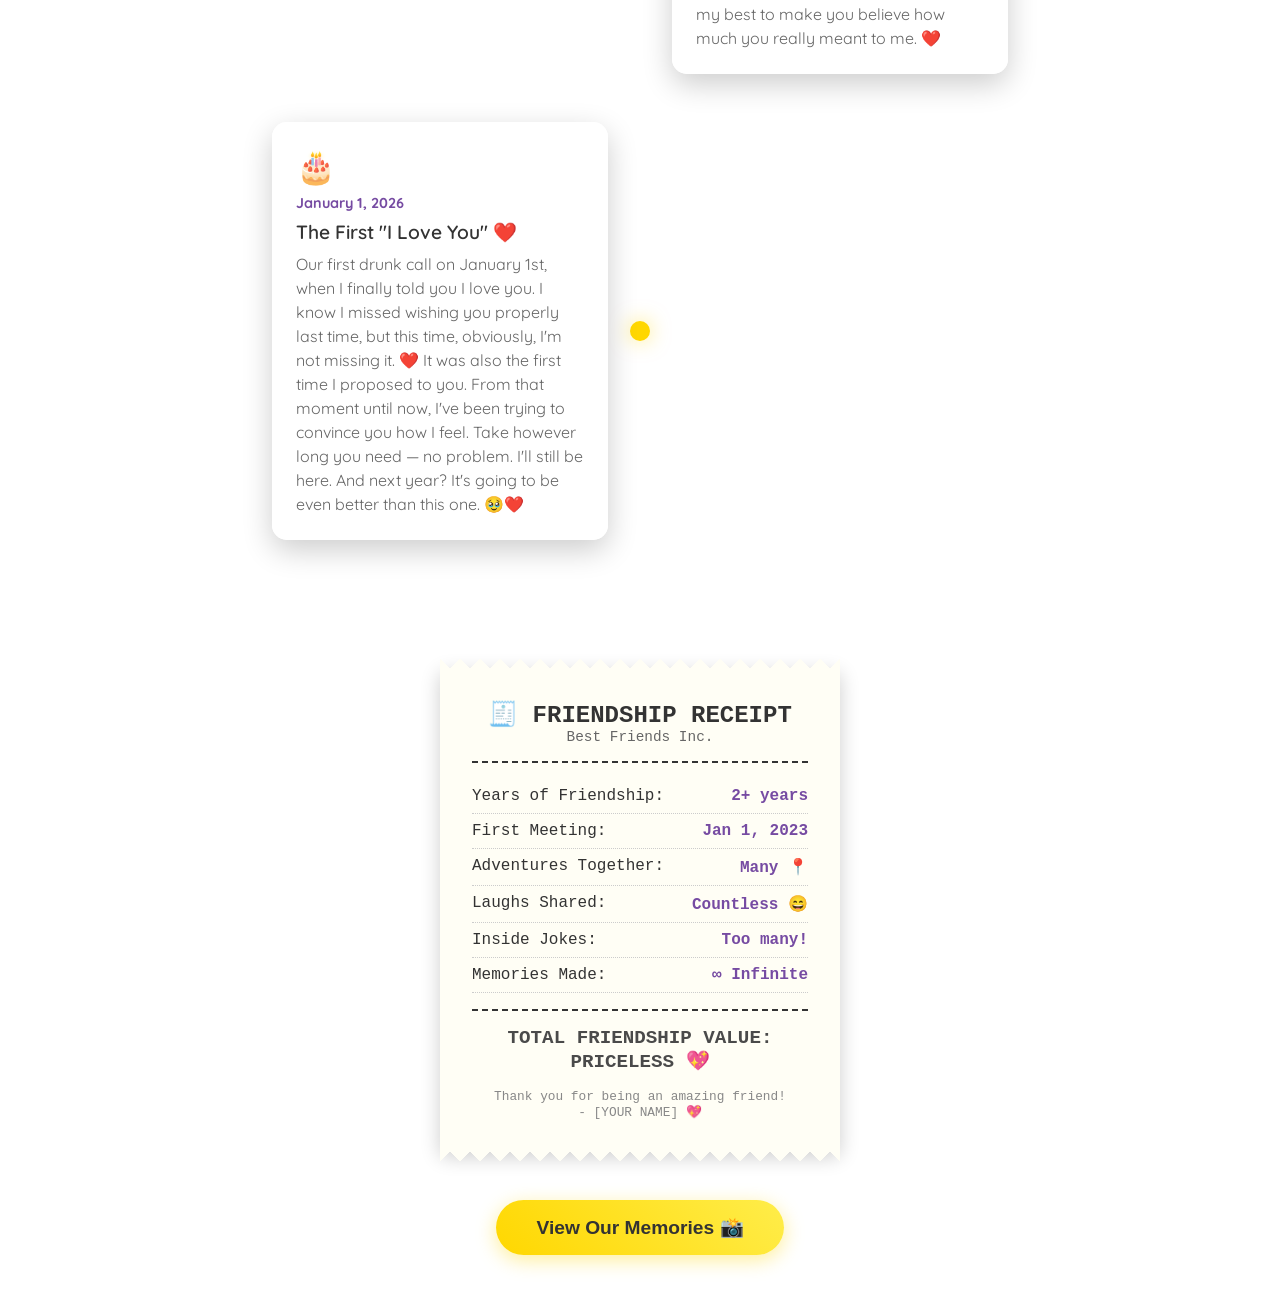
==== commit ef4d60eb: "Update timeline.html" ====
--- a/timeline.html
+++ b/timeline.html
@@ -398,10 +398,10 @@
             <div class="timeline-content">
                 <div class="timeline-emoji">🎂</div>
                 <!-- CUSTOMIZE: Change to their birthday date -->
-                <div class="timeline-date">January 25, 2025</div>
-                <div class="timeline-title">Your Birthday!</div>
+               <div class="timeline-date">January 1, 2026</div>
+                <div class="timeline-title">The First "I Love You" ❤️</div>
                 <!-- CUSTOMIZE: Update the message -->
-                <div class="timeline-desc">And here we are, celebrating YOU! Another year of our amazing friendship... 💖</div>
+                <div class="timeline-desc">Our first drunk call on January 1st, when I finally told you I love you. I know I missed wishing you properly last time, but this time, obviously, I'm not missing it. ❤️ It was also the first time I proposed to you. From that moment until now, I've been trying to convince you how I feel. Take however long you need — no problem. I'll still be here. And next year? It's going to be even better than this one. 🥹❤️</div>
             </div>
         </div>
     </div>
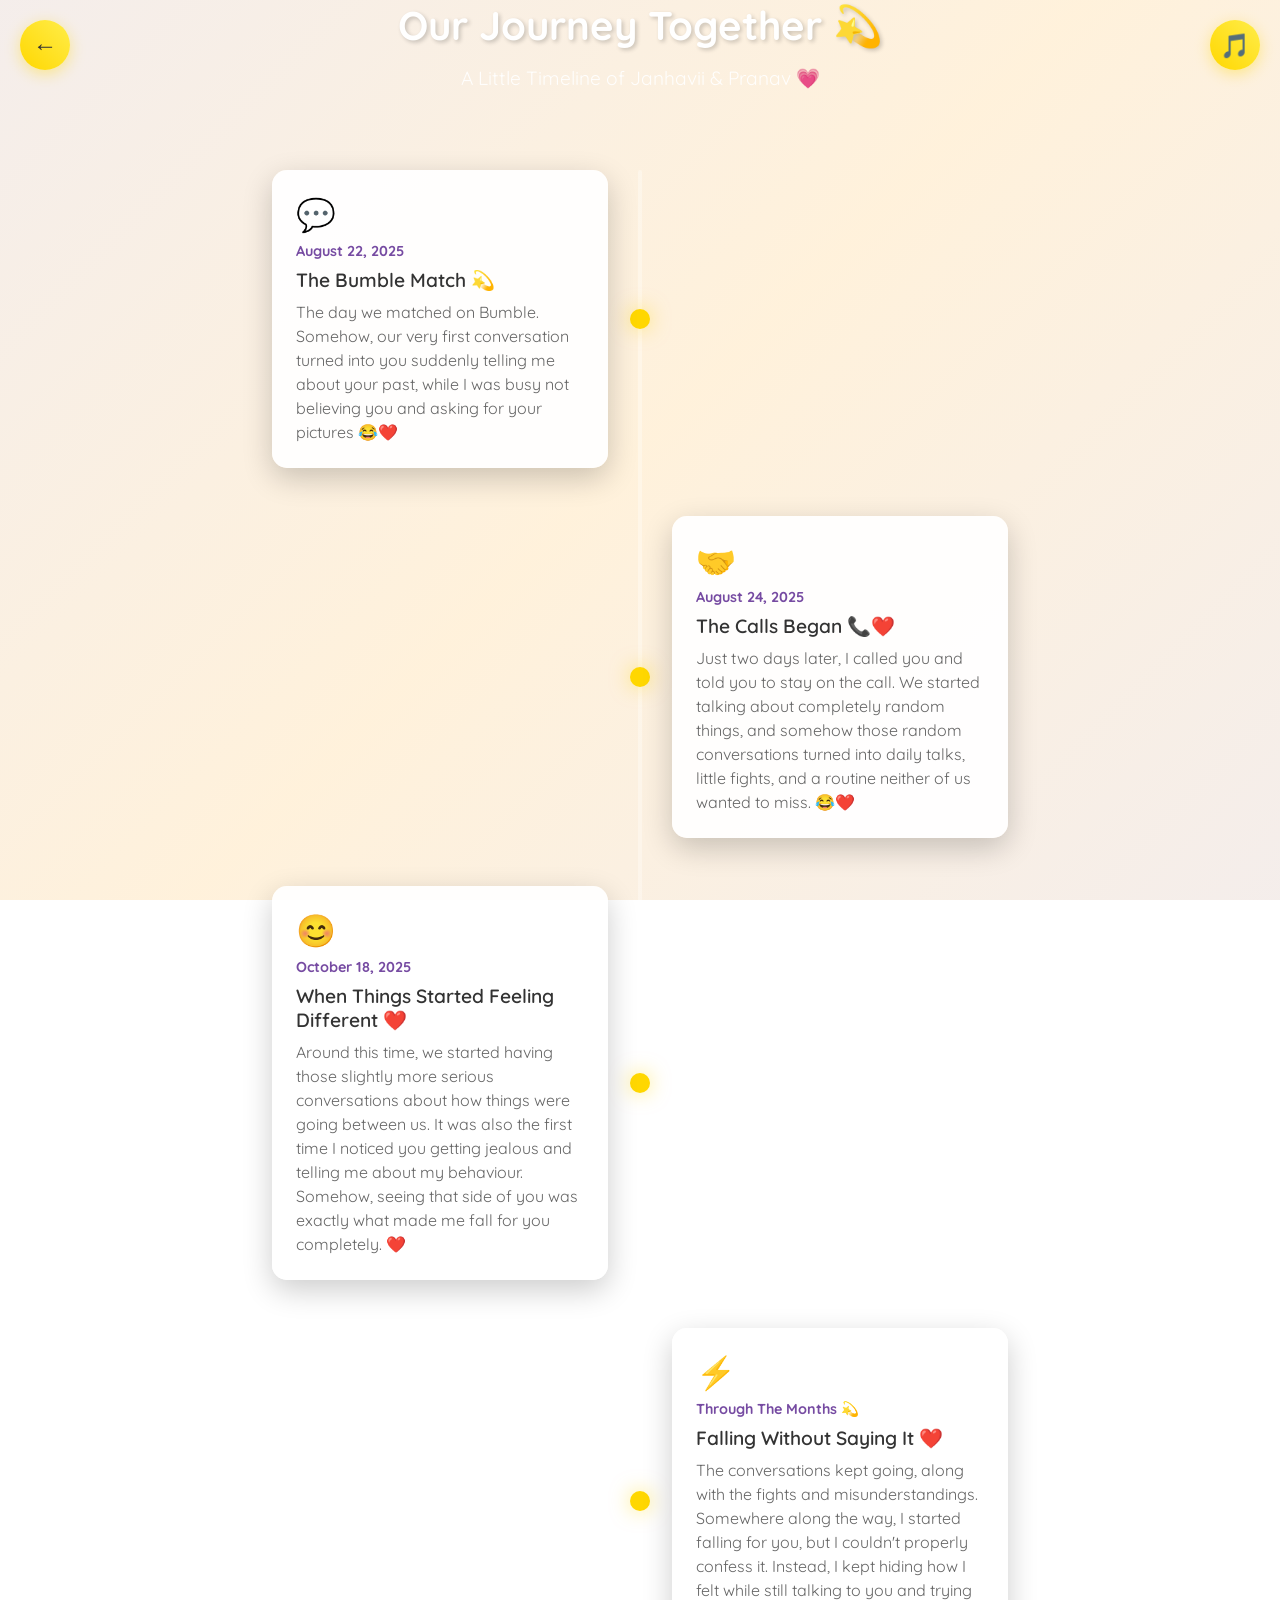
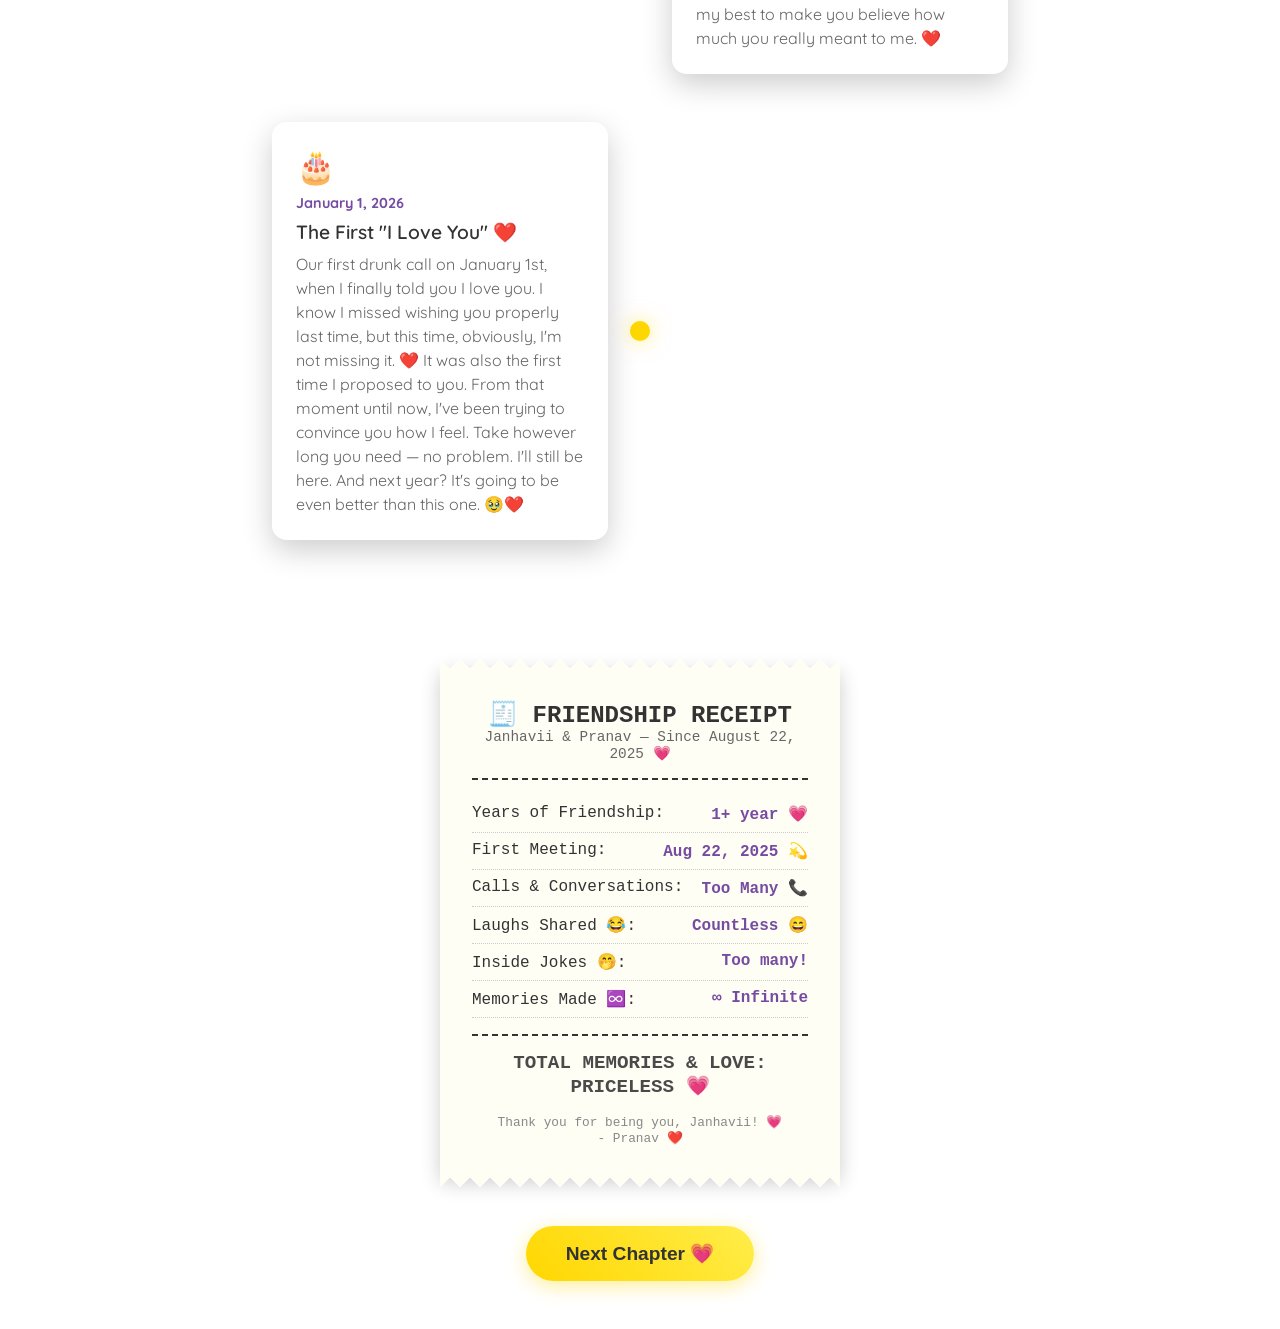
==== commit 32157695: "Update timeline.html" ====
--- a/timeline.html
+++ b/timeline.html
@@ -411,45 +411,45 @@
         <div class="receipt-header">
             <div class="receipt-title">🧾 FRIENDSHIP RECEIPT</div>
             <!-- CUSTOMIZE: Change subtitle -->
-            <div class="receipt-subtitle">Best Friends Inc.</div>
+            <div class="receipt-subtitle">Janhavii & Pranav — Since August 22, 2025 💗</div>
         </div>
         <div class="receipt-row">
             <span class="receipt-label">Years of Friendship:</span>
             <!-- CUSTOMIZE: Update value -->
-            <span class="receipt-value">2+ years</span>
+            <span class="receipt-value">1+ year 💗</span>
         </div>
         <div class="receipt-row">
             <span class="receipt-label">First Meeting:</span>
             <!-- CUSTOMIZE: Update date -->
-            <span class="receipt-value">Jan 1, 2023</span>
+           <span class="receipt-value">Aug 22, 2025 💫</span>
         </div>
         <div class="receipt-row">
-            <span class="receipt-label">Adventures Together:</span>
-            <span class="receipt-value">Many 📍</span>
+           <span class="receipt-label">Calls & Conversations:</span>
+        <span class="receipt-value">Too Many 📞</span>
         </div>
         <div class="receipt-row">
-            <span class="receipt-label">Laughs Shared:</span>
+          <span class="receipt-label">Laughs Shared 😂:</span>
             <span class="receipt-value">Countless 😄</span>
         </div>
         <div class="receipt-row">
-            <span class="receipt-label">Inside Jokes:</span>
+           <span class="receipt-label">Inside Jokes 🤭:</span>
             <span class="receipt-value">Too many!</span>
         </div>
         <div class="receipt-row">
-            <span class="receipt-label">Memories Made:</span>
+            <span class="receipt-label">Memories Made ♾️:</span>
             <span class="receipt-value">∞ Infinite</span>
         </div>
         <div class="receipt-total">
-            <strong>TOTAL FRIENDSHIP VALUE: PRICELESS 💖</strong>
-        </div>
-        <div class="receipt-footer">
-            Thank you for being an amazing friend!<br>
-            <!-- CUSTOMIZE: Change your name -->
-            - [YOUR NAME] 💖
+            <strong>TOTAL MEMORIES & LOVE: PRICELESS 💗</strong>
+        </div>
+       <div class="receipt-footer">
+    Thank you for being you, Janhavii! 💗<br>
+    - Pranav ❤️
+</div>
         </div>
     </div>
 
-    <button class="next-btn" onclick="goToMemories()">View Our Memories 📸</button>
+    <button class="next-btn" onclick="goToMemories()">Next Chapter 💗</button>
 
     <script>
         // Music Control
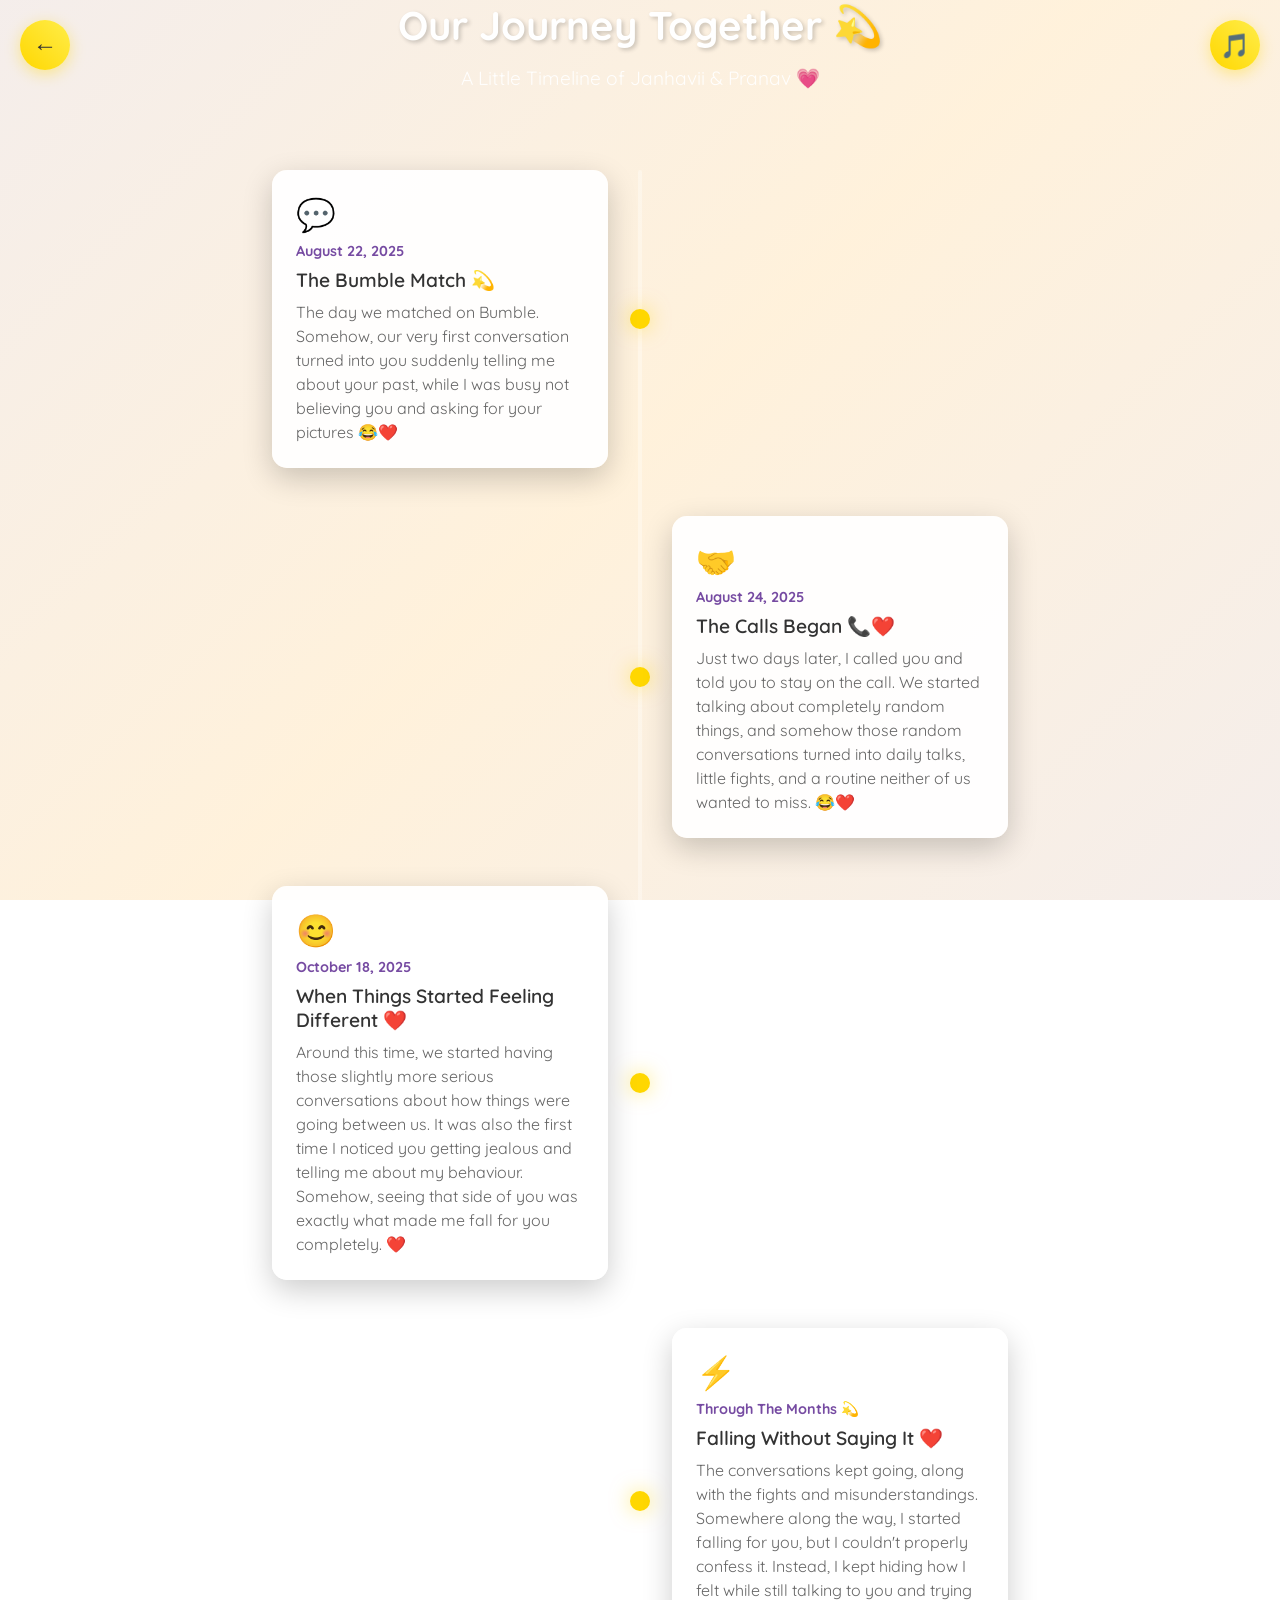
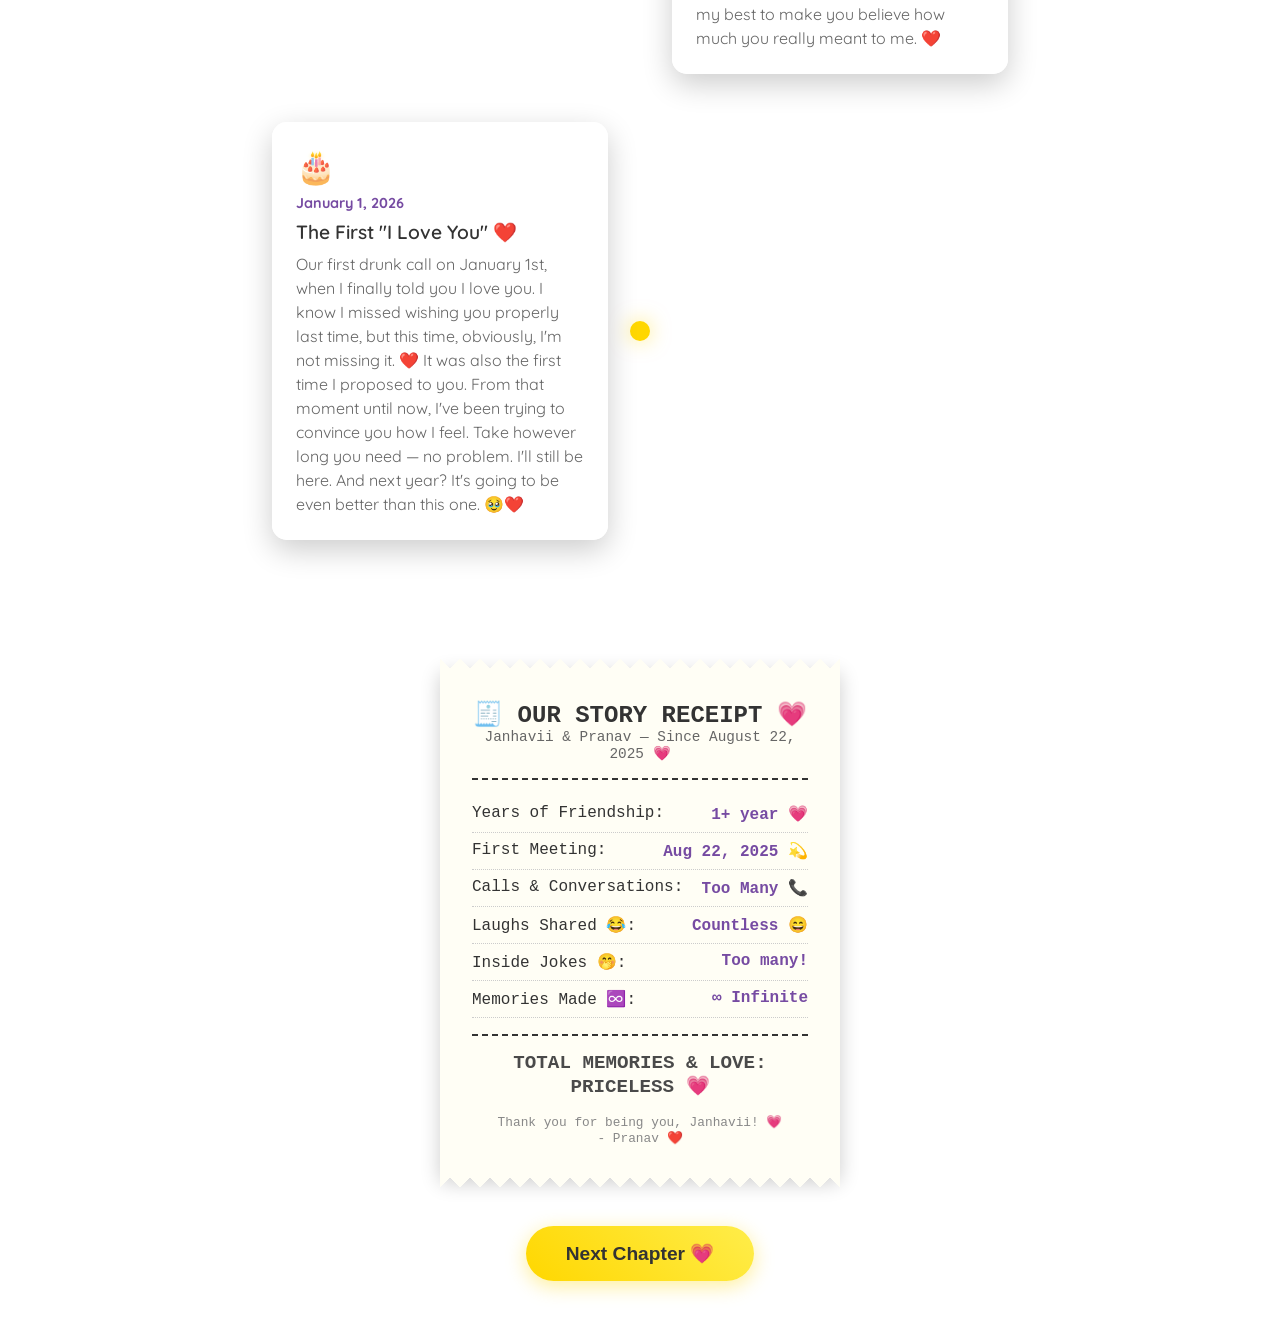
==== commit c76fc217: "Update timeline.html" ====
--- a/timeline.html
+++ b/timeline.html
@@ -409,7 +409,7 @@
     <!-- Friendship Receipt - CUSTOMIZE all values -->
     <div class="receipt-container">
         <div class="receipt-header">
-            <div class="receipt-title">🧾 FRIENDSHIP RECEIPT</div>
+            <div class="receipt-title">🧾 OUR STORY RECEIPT 💗</div>
             <!-- CUSTOMIZE: Change subtitle -->
             <div class="receipt-subtitle">Janhavii & Pranav — Since August 22, 2025 💗</div>
         </div>
